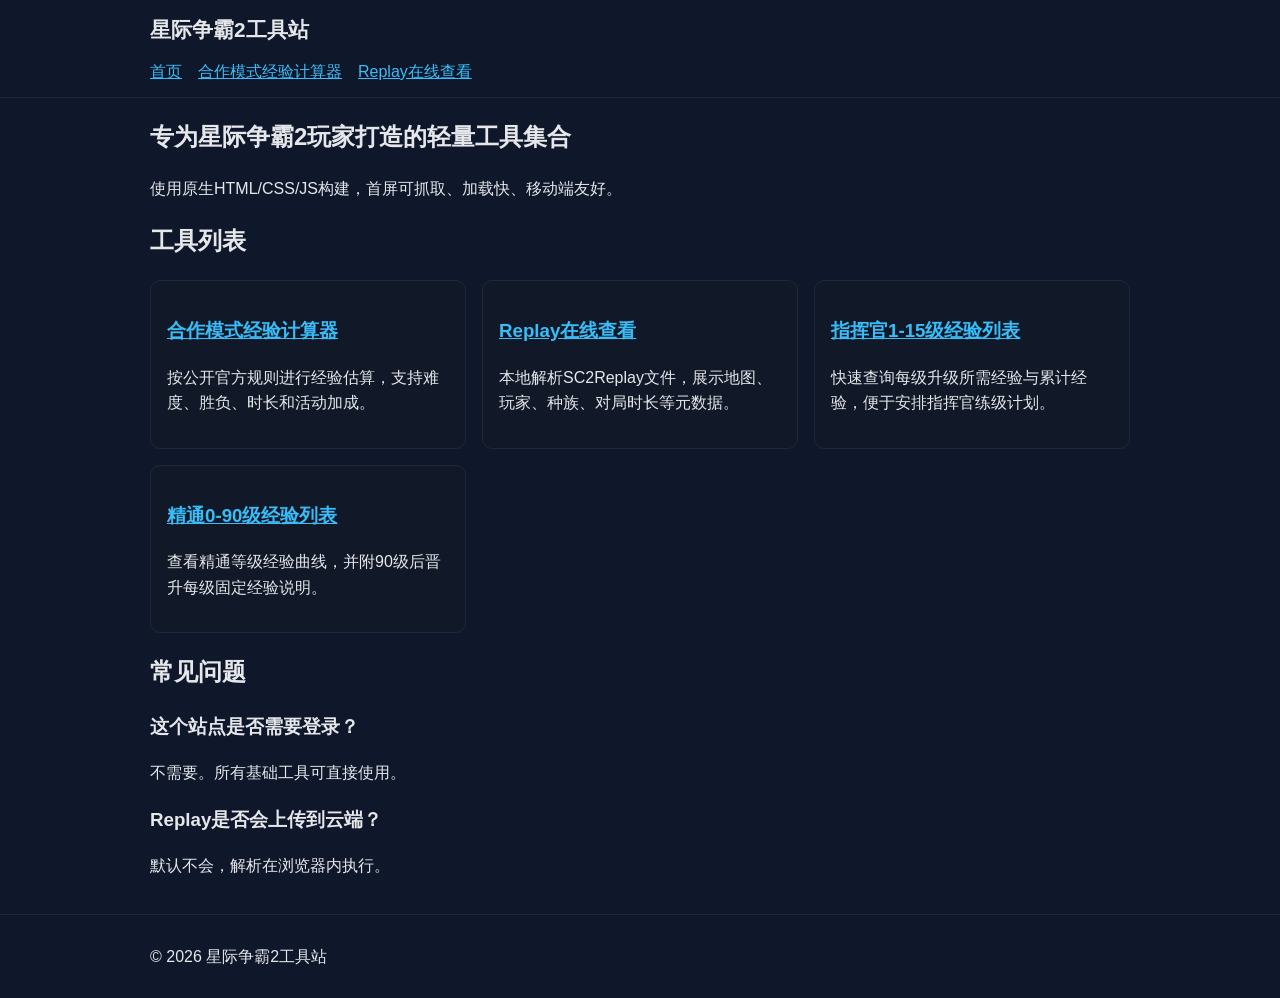
==== index.html @ 0713441b "内容调整" ====
<!doctype html>
<html lang="zh-CN">
<head>
  <meta charset="utf-8">
  <meta name="viewport" content="width=device-width, initial-scale=1">
  <title>星际争霸2工具站 - 经验计算器与Replay查看</title>
  <meta name="description" content="星际争霸2工具站提供合作模式经验计算器与Replay在线元数据查看，纯前端实现，快速、安全、无需上传文件。">
  <link rel="canonical" href="https://example.com/">
  <meta property="og:type" content="website">
  <meta property="og:title" content="星际争霸2工具站">
  <meta property="og:description" content="合作模式经验计算器与Replay在线查看。">
  <meta property="og:url" content="https://example.com/">
  <meta name="twitter:card" content="summary">
  <link rel="stylesheet" href="assets/css/main.css">
  <script type="application/ld+json">
    {
      "@context": "https://schema.org",
      "@type": "WebSite",
      "name": "星际争霸2工具站",
      "url": "https://example.com/",
      "inLanguage": "zh-CN",
      "potentialAction": {
        "@type": "SearchAction",
        "target": "https://example.com/?q={search_term_string}",
        "query-input": "required name=search_term_string"
      }
    }
  </script>
  <script type="application/ld+json">
    {
      "@context": "https://schema.org",
      "@type": "FAQPage",
      "mainEntity": [
        {
          "@type": "Question",
          "name": "经验计算器使用的是官方规则吗？",
          "acceptedAnswer": {
            "@type": "Answer",
            "text": "是。首版按公开可验证规则实现，并将关键参数配置化，便于版本更新。"
          }
        },
        {
          "@type": "Question",
          "name": "Replay文件会上传服务器吗？",
          "acceptedAnswer": {
            "@type": "Answer",
            "text": "不会。解析在你的浏览器本地完成，默认不上传文件。"
          }
        }
      ]
    }
  </script>
</head>
<body>
  <a class="skip-link" href="#main-content">跳到主要内容</a>
  <header class="site-header">
    <div class="container">
      <h1 class="logo">星际争霸2工具站</h1>
      <nav aria-label="主导航">
        <ul class="nav-list">
          <li><a href="./">首页</a></li>
          <li><a href="tools/coop-xp.html">合作模式经验计算器</a></li>
          <li><a href="tools/replay-viewer.html">Replay在线查看</a></li>
        </ul>
      </nav>
    </div>
  </header>

  <main id="main-content" class="container">
    <section class="hero">
      <h2>专为星际争霸2玩家打造的轻量工具集合</h2>
      <p>使用原生HTML/CSS/JS构建，首屏可抓取、加载快、移动端友好。</p>
    </section>

    <section aria-labelledby="tool-list-title">
      <h2 id="tool-list-title">工具列表</h2>
      <div class="card-grid">
        <article class="card">
          <h3><a href="tools/coop-xp.html">合作模式经验计算器</a></h3>
          <p>按公开官方规则进行经验估算，支持难度、胜负、时长和活动加成。</p>
        </article>
        <article class="card">
          <h3><a href="tools/replay-viewer.html">Replay在线查看</a></h3>
          <p>本地解析SC2Replay文件，展示地图、玩家、种族、对局时长等元数据。</p>
        </article>
        <article class="card">
          <h3><a href="tools/commander-xp-table.html">指挥官1-15级经验列表</a></h3>
          <p>快速查询每级升级所需经验与累计经验，便于安排指挥官练级计划。</p>
        </article>
        <article class="card">
          <h3><a href="tools/mastery-xp-table.html">精通0-90级经验列表</a></h3>
          <p>查看精通等级经验曲线，并附90级后晋升每级固定经验说明。</p>
        </article>
      </div>
    </section>

    <section aria-labelledby="faq-title">
      <h2 id="faq-title">常见问题</h2>
      <article>
        <h3>这个站点是否需要登录？</h3>
        <p>不需要。所有基础工具可直接使用。</p>
      </article>
      <article>
        <h3>Replay是否会上传到云端？</h3>
        <p>默认不会，解析在浏览器内执行。</p>
      </article>
    </section>
  </main>

  <footer class="site-footer">
    <div class="container">
      <p>© 2026 星际争霸2工具站</p>
    </div>
  </footer>
</body>
</html>
---- assets/css/main.css ----
:root {
  --bg: #0f172a;
  --panel: #111827;
  --text: #e5e7eb;
  --muted: #94a3b8;
  --accent: #38bdf8;
  --border: #1f2937;
}

* {
  box-sizing: border-box;
}

body {
  margin: 0;
  font-family: -apple-system, BlinkMacSystemFont, "Segoe UI", Roboto, sans-serif;
  background: var(--bg);
  color: var(--text);
  line-height: 1.6;
}

a {
  color: var(--accent);
}

.container {
  width: min(980px, 92vw);
  margin: 0 auto;
}

.site-header,
.site-footer {
  border-bottom: 1px solid var(--border);
  padding: 0.8rem 0;
}

.site-footer {
  border-top: 1px solid var(--border);
  border-bottom: 0;
  margin-top: 2.2rem;
}

.logo {
  margin: 0;
  font-size: 1.3rem;
}

.nav-list {
  list-style: none;
  padding: 0;
  margin: 0.8rem 0 0;
  display: flex;
  gap: 1rem;
  flex-wrap: wrap;
}

.hero {
  margin: 1.2rem 0;
}

.card-grid {
  display: grid;
  gap: 1rem;
  grid-template-columns: repeat(auto-fit, minmax(250px, 1fr));
}

.card {
  background: var(--panel);
  border: 1px solid var(--border);
  border-radius: 10px;
  padding: 1rem;
}

.table-wrap {
  overflow-x: auto;
}

.xp-table {
  width: 100%;
  border-collapse: collapse;
  min-width: 520px;
}

.xp-table th,
.xp-table td {
  padding: 0.5rem 0.65rem;
  border-bottom: 1px solid var(--border);
  text-align: left;
}

.xp-table thead th {
  color: #bfdbfe;
  font-weight: 600;
}

.form-grid {
  display: grid;
  gap: 0.8rem;
  grid-template-columns: repeat(auto-fit, minmax(220px, 1fr));
}

label {
  display: flex;
  flex-direction: column;
  gap: 0.35rem;
}

input,
select,
button {
  border-radius: 8px;
  border: 1px solid var(--border);
  padding: 0.55rem 0.7rem;
  background: #020617;
  color: var(--text);
}

button {
  margin-top: 0.8rem;
  cursor: pointer;
}

.checkbox {
  flex-direction: row;
  align-items: center;
}

#xp-form {
  align-items: end;
}

#xp-form .checkbox {
  padding-bottom: 0.55rem;
  gap: 0.4rem;
}

#xp-form .checkbox input {
  margin: 0;
}

.breadcrumb,
.hint {
  color: var(--muted);
}

#schedule-list {
  display: grid;
  gap: 1rem;
}

.calendar-toolbar-buttons,
.calendar-toolbar-nav {
  display: flex;
  gap: 0.5rem;
  flex-wrap: wrap;
}

.calendar-toolbar-nav {
  justify-content: flex-end;
  margin-top: 0;
}

.calendar-list-header {
  display: flex;
  justify-content: space-between;
  align-items: center;
  gap: 0.75rem;
  flex-wrap: wrap;
  margin: 0 0 0.45rem;
}

.calendar-icon-btn {
  width: 2.15rem;
  height: 2.15rem;
  padding: 0.38rem;
  margin-top: 0;
  display: inline-flex;
  align-items: center;
  justify-content: center;
}

.calendar-icon-btn svg {
  width: 1.1rem;
  height: 1.1rem;
  fill: currentColor;
}

.calendar-icon-btn.danger {
  color: #fca5a5;
  border-color: #7f1d1d;
}

.calendar-list-header button[disabled] {
  opacity: 0.5;
  cursor: not-allowed;
}

.calendar-month {
  border: 1px solid var(--border);
  border-radius: 10px;
  padding: 0.8rem;
  background: #0b1220;
}

.calendar-title {
  margin: 0 0 0.6rem;
  font-size: 1rem;
}

.calendar-month-head {
  display: flex;
  align-items: center;
  justify-content: space-between;
  gap: 0.6rem;
  margin-bottom: 0.45rem;
}

.calendar-month-head .calendar-title {
  margin: 0;
}

.calendar-nav-slot {
  min-height: 2.15rem;
}

.calendar-grid,
.calendar-weekdays {
  display: grid;
  grid-template-columns: repeat(7, minmax(0, 1fr));
  gap: 0.45rem;
}

.calendar-weeks {
  display: grid;
  gap: 0.6rem;
}

.calendar-week-block {
  display: grid;
  gap: 0.45rem;
}

.calendar-weekdays {
  margin-bottom: 0.35rem;
}

.calendar-weekday {
  color: var(--muted);
  font-size: 0.8rem;
  text-align: center;
}

.calendar-cell {
  min-height: 120px;
  border: 1px solid var(--border);
  border-radius: 8px;
  padding: 0.35rem;
  padding-bottom: 2rem;
  display: flex;
  flex-direction: column;
  gap: 0.2rem;
  position: relative;
}

.calendar-cell-add-btn {
  position: absolute;
  right: 0.35rem;
  bottom: 0.35rem;
  margin: 0;
  padding: 0.1rem 0.45rem;
  font-size: 0.85rem;
  line-height: 1.1;
}

.calendar-cell.empty {
  opacity: 0.35;
}

.calendar-cell.has-plan {
  border-color: #334155;
  background: #111c30;
}

.calendar-day {
  font-size: 0.8rem;
  color: var(--muted);
  display: inline-flex;
  align-items: center;
  gap: 0.2rem;
}

.calendar-day-star {
  color: #facc15;
  font-size: 0.72rem;
  line-height: 1;
}

.calendar-games {
  font-weight: 600;
}

.calendar-time {
  font-size: 0.8rem;
}

.calendar-xp {
  font-size: 0.76rem;
  color: #bfdbfe;
}

.calendar-stage {
  font-size: 0.72rem;
  color: #cbd5e1;
  border-top: 1px dashed var(--border);
  padding-top: 0.2rem;
}

.task-chip-list {
  display: grid;
  gap: 0.2rem;
}

.task-chip {
  display: flex;
  justify-content: space-between;
  align-items: flex-start;
  gap: 0.4rem;
  border: 1px solid var(--border);
  border-radius: 6px;
  padding: 0.15rem 0.35rem;
  font-size: 0.72rem;
  background: #0b1324;
}

.task-chip-content {
  display: grid;
  gap: 0.08rem;
}

.task-chip-title {
  font-weight: 600;
}

.task-chip-xp {
  color: #cbd5e1;
  font-size: 0.68rem;
}

.task-chip.selected {
  border-color: #38bdf8;
  background: #0f2b46;
}

.task-chip button {
  margin-top: 0;
  font-size: 0.68rem;
  padding: 0.2rem 0.35rem;
}

.task-chip-gear-btn {
  min-width: 1.9rem;
  font-size: 0.9rem;
  line-height: 1;
  padding: 0.15rem 0.35rem;
  align-self: center;
}

.calendar-editor-modal[hidden] {
  display: none;
}

.calendar-editor-modal {
  position: fixed;
  inset: 0;
  z-index: 40;
}

.calendar-editor-backdrop {
  position: absolute;
  inset: 0;
  background: rgba(2, 6, 23, 0.65);
}

.calendar-editor-panel {
  position: relative;
  width: min(560px, 92vw);
  margin: 8vh auto 0;
  z-index: 2;
}

.calendar-editor-actions {
  display: flex;
  gap: 0.6rem;
  justify-content: flex-end;
  flex-wrap: wrap;
}

.calendar-week-mutation {
  border: 1px dashed #1d4ed8;
  background: #0b1b3a;
  color: #bfdbfe;
  border-radius: 8px;
  padding: 0.35rem 0.5rem;
  font-size: 0.82rem;
}

.calendar-cell button {
  padding: 0.28rem 0.45rem;
  font-size: 0.75rem;
}

.warn-text {
  color: #fca5a5;
}

.ok-text {
  color: #86efac;
}

.skip-link {
  position: absolute;
  left: -999px;
}

.skip-link:focus {
  left: 1rem;
  top: 1rem;
  background: #fff;
  color: #000;
  padding: 0.5rem;
}

@media (max-width: 640px) {
  .logo {
    font-size: 1.1rem;
  }

  .calendar-cell {
    min-height: 74px;
  }
}
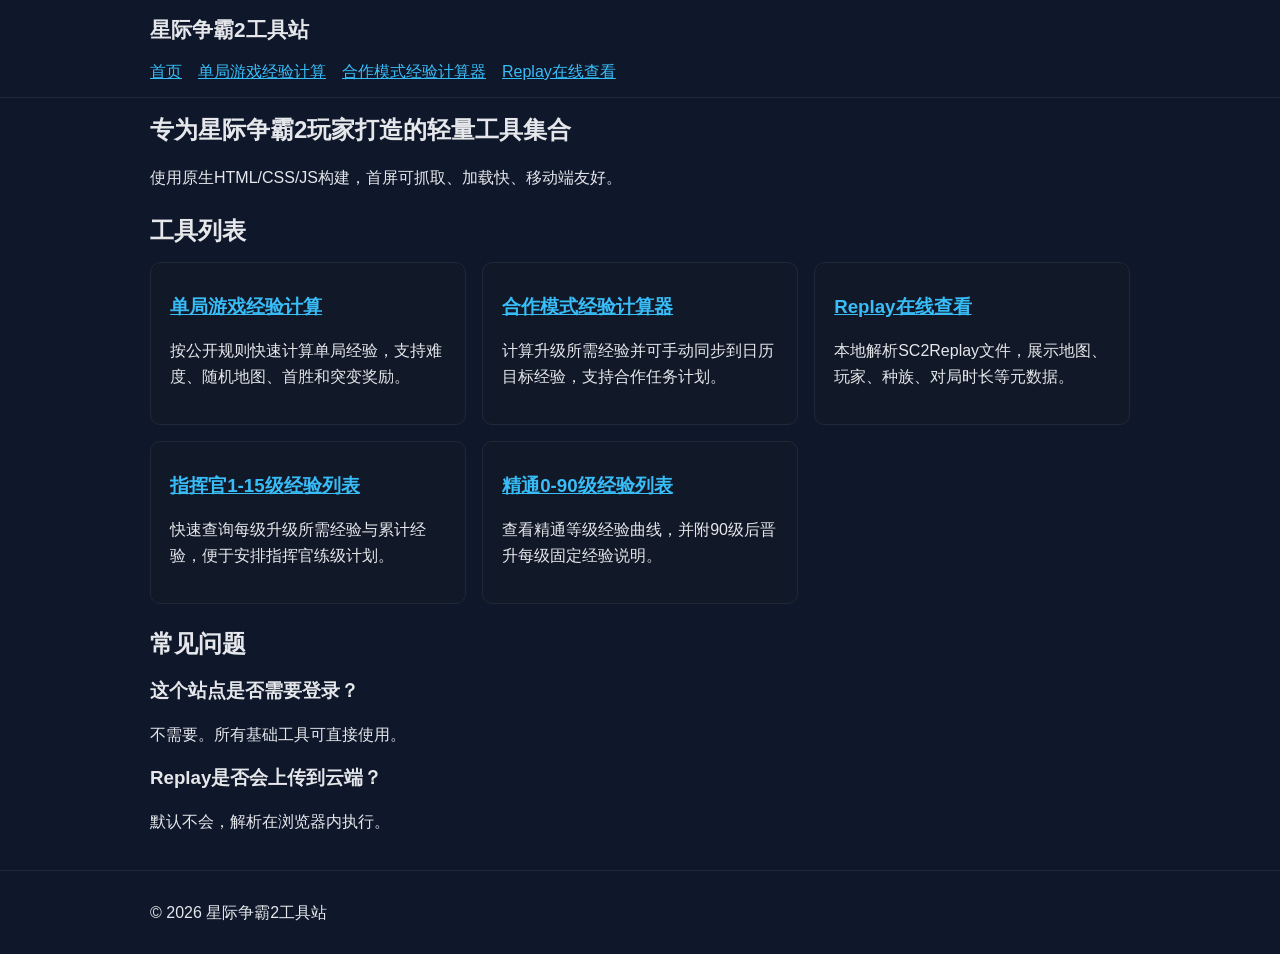
==== commit 3e949e2d: "内容调整" ====
--- a/index.html
+++ b/index.html
@@ -59,6 +59,7 @@
       <nav aria-label="主导航">
         <ul class="nav-list">
           <li><a href="./">首页</a></li>
+          <li><a href="tools/single-xp.html">单局游戏经验计算</a></li>
           <li><a href="tools/coop-xp.html">合作模式经验计算器</a></li>
           <li><a href="tools/replay-viewer.html">Replay在线查看</a></li>
         </ul>
@@ -76,8 +77,12 @@
       <h2 id="tool-list-title">工具列表</h2>
       <div class="card-grid">
         <article class="card">
+          <h3><a href="tools/single-xp.html">单局游戏经验计算</a></h3>
+          <p>按公开规则快速计算单局经验，支持难度、随机地图、首胜和突变奖励。</p>
+        </article>
+        <article class="card">
           <h3><a href="tools/coop-xp.html">合作模式经验计算器</a></h3>
-          <p>按公开官方规则进行经验估算，支持难度、胜负、时长和活动加成。</p>
+          <p>计算升级所需经验并可手动同步到日历目标经验，支持合作任务计划。</p>
         </article>
         <article class="card">
           <h3><a href="tools/replay-viewer.html">Replay在线查看</a></h3>
--- a/assets/css/main.css
+++ b/assets/css/main.css
@@ -68,7 +68,7 @@
   background: var(--panel);
   border: 1px solid var(--border);
   border-radius: 10px;
-  padding: 1rem;
+  padding: 1.2rem;
 }
 
 .table-wrap {
@@ -95,8 +95,118 @@
 
 .form-grid {
   display: grid;
-  gap: 0.8rem;
+  gap: 1rem;
   grid-template-columns: repeat(auto-fit, minmax(220px, 1fr));
+}
+
+.xp-range-field {
+  grid-column: 1 / -1;
+  margin-top: 0.15rem;
+}
+
+.xp-range-label {
+  margin: 0 0 0.35rem;
+  color: var(--muted);
+  font-size: 0.88rem;
+}
+
+.xp-dual-range {
+  position: relative;
+  padding: 0.75rem 0;
+  --xp-thumb-size: 16px;
+  --xp-thumb-half: calc(var(--xp-thumb-size) / 2);
+}
+
+.xp-dual-track {
+  position: relative;
+  height: 10px;
+  margin: 0 var(--xp-thumb-half);
+  border-radius: 999px;
+  background: #0b1220;
+  border: 1px solid var(--border);
+  overflow: visible;
+}
+
+.xp-dual-ticks {
+  position: absolute;
+  inset: 0;
+}
+
+.xp-dual-tick {
+  position: absolute;
+  top: -2px;
+  width: 1px;
+  height: 14px;
+  background: #ffffff;
+  opacity: 0.7;
+  transform: translateX(-50%);
+}
+
+.xp-dual-tick-label {
+  position: absolute;
+  top: 16px;
+  left: 50%;
+  transform: translateX(-50%);
+  font-size: 0.64rem;
+  color: #e2e8f0;
+  white-space: nowrap;
+  line-height: 1;
+}
+
+.xp-dual-selected {
+  position: absolute;
+  top: -1px;
+  height: 10px;
+  border-radius: 999px;
+  background: rgba(56, 189, 248, 0.45);
+  border: 1px solid rgba(56, 189, 248, 0.85);
+}
+
+.xp-dual-input {
+  position: absolute;
+  inset: 0;
+  width: 100%;
+  height: 100%;
+  margin: 0;
+  padding: 0;
+  border: 0;
+  background: none;
+  pointer-events: none;
+  -webkit-appearance: none;
+  appearance: none;
+}
+
+.xp-dual-input::-webkit-slider-runnable-track {
+  height: 10px;
+  background: transparent;
+}
+
+.xp-dual-input::-moz-range-track {
+  height: 10px;
+  background: transparent;
+}
+
+.xp-dual-input::-webkit-slider-thumb {
+  -webkit-appearance: none;
+  appearance: none;
+  width: var(--xp-thumb-size);
+  height: var(--xp-thumb-size);
+  border-radius: 50%;
+  border: 2px solid #ffffff;
+  background: #38bdf8;
+  pointer-events: auto;
+  cursor: ew-resize;
+  margin-top: -3px;
+}
+
+.xp-dual-input::-moz-range-thumb {
+  width: var(--xp-thumb-size);
+  height: var(--xp-thumb-size);
+  border-radius: 50%;
+  border: 2px solid #ffffff;
+  background: #38bdf8;
+  pointer-events: auto;
+  cursor: ew-resize;
 }
 
 label {
@@ -143,6 +253,30 @@
   color: var(--muted);
 }
 
+main.container > section {
+  margin-top: 1.3rem;
+}
+
+main.container > section:first-of-type {
+  margin-top: 0.8rem;
+}
+
+main.container h2 {
+  margin: 0 0 0.75rem;
+}
+
+main.container h3 {
+  margin: 0.6rem 0 0.7rem;
+}
+
+#schedule-form {
+  margin-top: 0.45rem;
+}
+
+#schedule-summary {
+  margin-top: 0.85rem;
+}
+
 #schedule-list {
   display: grid;
   gap: 1rem;
@@ -166,7 +300,7 @@
   align-items: center;
   gap: 0.75rem;
   flex-wrap: wrap;
-  margin: 0 0 0.45rem;
+  margin: 0.6rem 0 0.65rem;
 }
 
 .calendar-icon-btn {
@@ -198,7 +332,7 @@
 .calendar-month {
   border: 1px solid var(--border);
   border-radius: 10px;
-  padding: 0.8rem;
+  padding: 1rem;
   background: #0b1220;
 }
 
@@ -351,6 +485,11 @@
   background: #0f2b46;
 }
 
+.task-chip.mutation {
+  border-color: #a78bfa;
+  background: #2a1f4a;
+}
+
 .task-chip button {
   margin-top: 0;
   font-size: 0.68rem;
@@ -384,7 +523,7 @@
 .calendar-editor-panel {
   position: relative;
   width: min(560px, 92vw);
-  margin: 8vh auto 0;
+  margin: 10vh auto 0;
   z-index: 2;
 }
 
@@ -393,6 +532,45 @@
   gap: 0.6rem;
   justify-content: flex-end;
   flex-wrap: wrap;
+}
+
+#calendar-auto-plan-form {
+  display: grid;
+  gap: 0.85rem;
+}
+
+.auto-plan-group {
+  border: 1px solid var(--border);
+  border-radius: 10px;
+  padding: 0.7rem;
+  background: rgba(15, 23, 42, 0.45);
+}
+
+.auto-plan-group h4 {
+  margin: 0 0 0.6rem;
+  font-size: 0.95rem;
+  color: #bfdbfe;
+}
+
+.auto-plan-toggle {
+  display: flex;
+  flex-direction: column;
+  gap: 0.5rem;
+}
+
+.auto-plan-toggle-title {
+  font-weight: 600;
+}
+
+.auto-plan-toggle-control {
+  display: inline-flex;
+  align-items: center;
+  gap: 0.5rem;
+  min-height: 2.3rem;
+}
+
+.auto-plan-toggle-control input[type="checkbox"] {
+  margin: 0;
 }
 
 .calendar-week-mutation {
@@ -417,6 +595,70 @@
   color: #86efac;
 }
 
+.xp-result-line {
+  display: flex;
+  align-items: center;
+  justify-content: space-between;
+  gap: 0.6rem;
+}
+
+.sync-target-xp-btn {
+  margin-top: 0;
+  padding: 0.3rem 0.55rem;
+  font-size: 0.78rem;
+  white-space: nowrap;
+}
+
+.label-with-tip {
+  display: inline-flex;
+  align-items: center;
+  gap: 0.35rem;
+}
+
+.help-tip {
+  position: relative;
+  display: inline-flex;
+  align-items: center;
+  justify-content: center;
+  width: 1.1rem;
+  height: 1.1rem;
+  border: 1px solid #475569;
+  border-radius: 999px;
+  color: #cbd5e1;
+  font-size: 0.72rem;
+  line-height: 1;
+  cursor: help;
+  user-select: none;
+}
+
+.help-tip::after {
+  content: attr(aria-label);
+  position: absolute;
+  left: 50%;
+  bottom: calc(100% + 8px);
+  transform: translateX(-50%);
+  min-width: 220px;
+  max-width: 260px;
+  padding: 0.4rem 0.55rem;
+  border-radius: 8px;
+  background: #0b1220;
+  border: 1px solid #334155;
+  color: #e2e8f0;
+  font-size: 0.72rem;
+  line-height: 1.35;
+  white-space: normal;
+  text-align: left;
+  opacity: 0;
+  pointer-events: none;
+  z-index: 5;
+  transition: opacity 0.16s ease;
+}
+
+.help-tip:hover::after,
+.help-tip:focus-visible::after {
+  opacity: 1;
+}
+
 .skip-link {
   position: absolute;
   left: -999px;
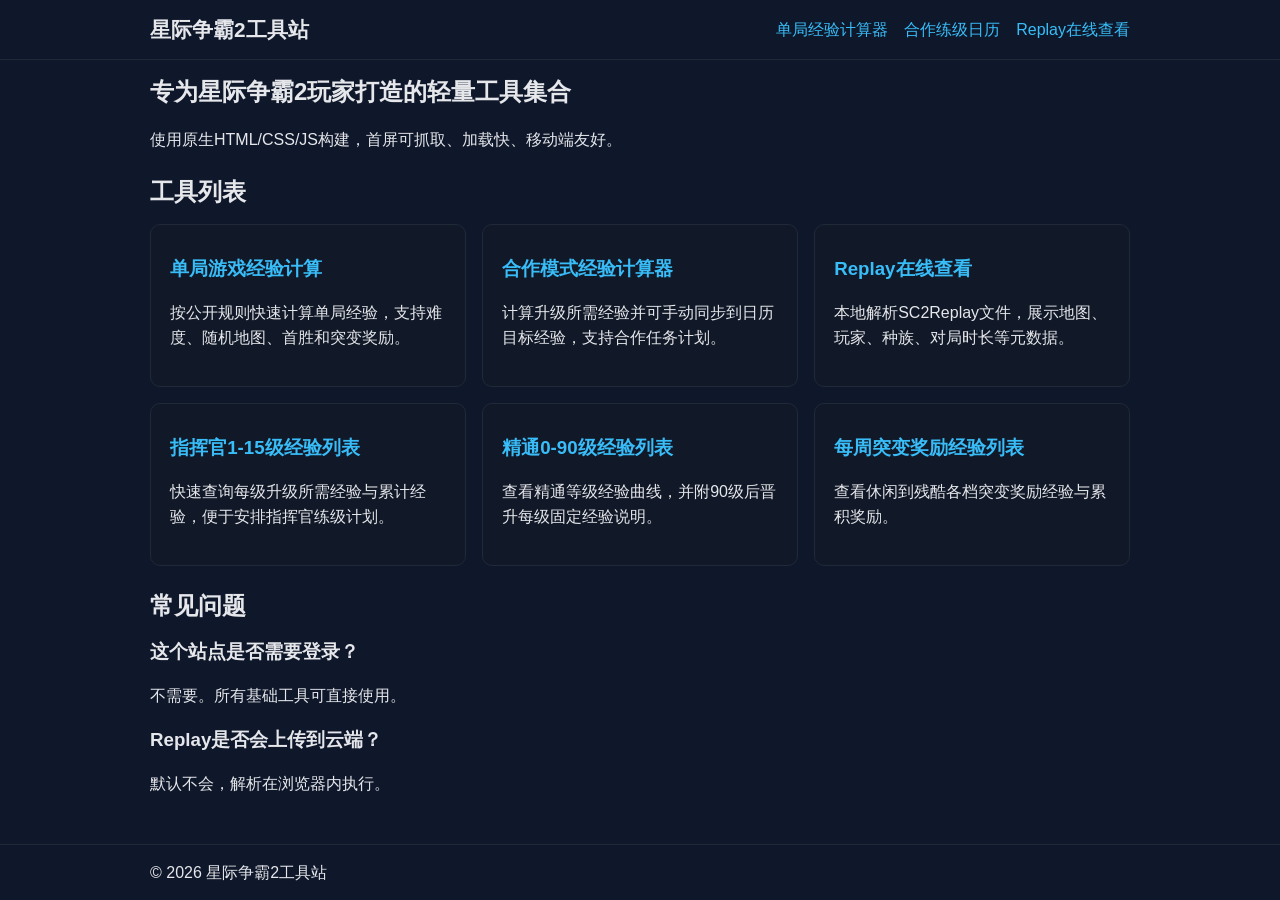
==== commit 329fb8b0: "内容调整 Made-with: Cursor" ====
--- a/index.html
+++ b/index.html
@@ -1,6 +1,15 @@
 <!doctype html>
 <html lang="zh-CN">
 <head>
+  <!-- Google tag (gtag.js) -->
+  <script async src="https://www.googletagmanager.com/gtag/js?id=G-T1FL3L29V3"></script>
+  <script>
+    window.dataLayer = window.dataLayer || [];
+    function gtag(){dataLayer.push(arguments);}
+    gtag('js', new Date());
+
+    gtag('config', 'G-T1FL3L29V3');
+  </script>
   <meta charset="utf-8">
   <meta name="viewport" content="width=device-width, initial-scale=1">
   <title>星际争霸2工具站 - 经验计算器与Replay查看</title>
@@ -55,12 +64,11 @@
   <a class="skip-link" href="#main-content">跳到主要内容</a>
   <header class="site-header">
     <div class="container">
-      <h1 class="logo">星际争霸2工具站</h1>
+      <h1 class="logo"><a href="./">星际争霸2工具站</a></h1>
       <nav aria-label="主导航">
         <ul class="nav-list">
-          <li><a href="./">首页</a></li>
-          <li><a href="tools/single-xp.html">单局游戏经验计算</a></li>
-          <li><a href="tools/coop-xp.html">合作模式经验计算器</a></li>
+          <li><a href="tools/single-xp.html">单局经验计算器</a></li>
+          <li><a href="tools/coop-xp.html">合作练级日历</a></li>
           <li><a href="tools/replay-viewer.html">Replay在线查看</a></li>
         </ul>
       </nav>
@@ -96,6 +104,10 @@
           <h3><a href="tools/mastery-xp-table.html">精通0-90级经验列表</a></h3>
           <p>查看精通等级经验曲线，并附90级后晋升每级固定经验说明。</p>
         </article>
+        <article class="card">
+          <h3><a href="tools/mutation-reward-table.html">每周突变奖励经验列表</a></h3>
+          <p>查看休闲到残酷各档突变奖励经验与累积奖励。</p>
+        </article>
       </div>
     </section>
 
@@ -117,5 +129,7 @@
       <p>© 2026 星际争霸2工具站</p>
     </div>
   </footer>
+  <script defer src="assets/js/analytics-config.js"></script>
+  <script defer src="assets/js/analytics.js"></script>
 </body>
 </html>
--- a/assets/css/main.css
+++ b/assets/css/main.css
@@ -5,22 +5,36 @@
   --muted: #94a3b8;
   --accent: #38bdf8;
   --border: #1f2937;
+  --site-footer-height: 3.5rem;
 }
 
 * {
   box-sizing: border-box;
 }
 
+html {
+  height: 100%;
+}
+
 body {
   margin: 0;
+  min-height: 100%;
+  min-height: 100dvh;
+  display: flex;
+  flex-direction: column;
   font-family: -apple-system, BlinkMacSystemFont, "Segoe UI", Roboto, sans-serif;
   background: var(--bg);
   color: var(--text);
   line-height: 1.6;
 }
 
-a {
+a,
+a:hover,
+a:focus-visible,
+a:visited,
+a:active {
   color: var(--accent);
+  text-decoration: none;
 }
 
 .container {
@@ -28,21 +42,59 @@
   margin: 0 auto;
 }
 
-.site-header,
-.site-footer {
+.site-header {
+  flex-shrink: 0;
   border-bottom: 1px solid var(--border);
   padding: 0.8rem 0;
 }
 
+main.container,
+main#main-content.container {
+  flex: 1 1 auto;
+  min-height: 0;
+  padding-bottom: 1.25rem;
+}
+
+.site-header .container {
+  display: flex;
+  flex-wrap: wrap;
+  align-items: center;
+  justify-content: space-between;
+  gap: 0.5rem 1rem;
+}
+
+.site-header .nav-list {
+  margin-top: 0;
+}
+
 .site-footer {
+  flex-shrink: 0;
+  height: var(--site-footer-height);
+  min-height: var(--site-footer-height);
+  margin-top: 0;
+  padding: 0;
   border-top: 1px solid var(--border);
   border-bottom: 0;
-  margin-top: 2.2rem;
+  display: flex;
+  align-items: center;
+}
+
+.site-footer p {
+  margin: 0;
 }
 
 .logo {
   margin: 0;
   font-size: 1.3rem;
+}
+
+.logo a {
+  color: inherit;
+}
+
+.logo a:hover,
+.logo a:focus-visible {
+  color: var(--accent);
 }
 
 .nav-list {
@@ -512,6 +564,17 @@
   position: fixed;
   inset: 0;
   z-index: 40;
+}
+
+body > .calendar-editor-modal {
+  flex: 0 0 0;
+  width: 100%;
+  height: 0;
+  min-height: 0;
+  margin: 0;
+  padding: 0;
+  overflow: visible;
+  border: 0;
 }
 
 .calendar-editor-backdrop {
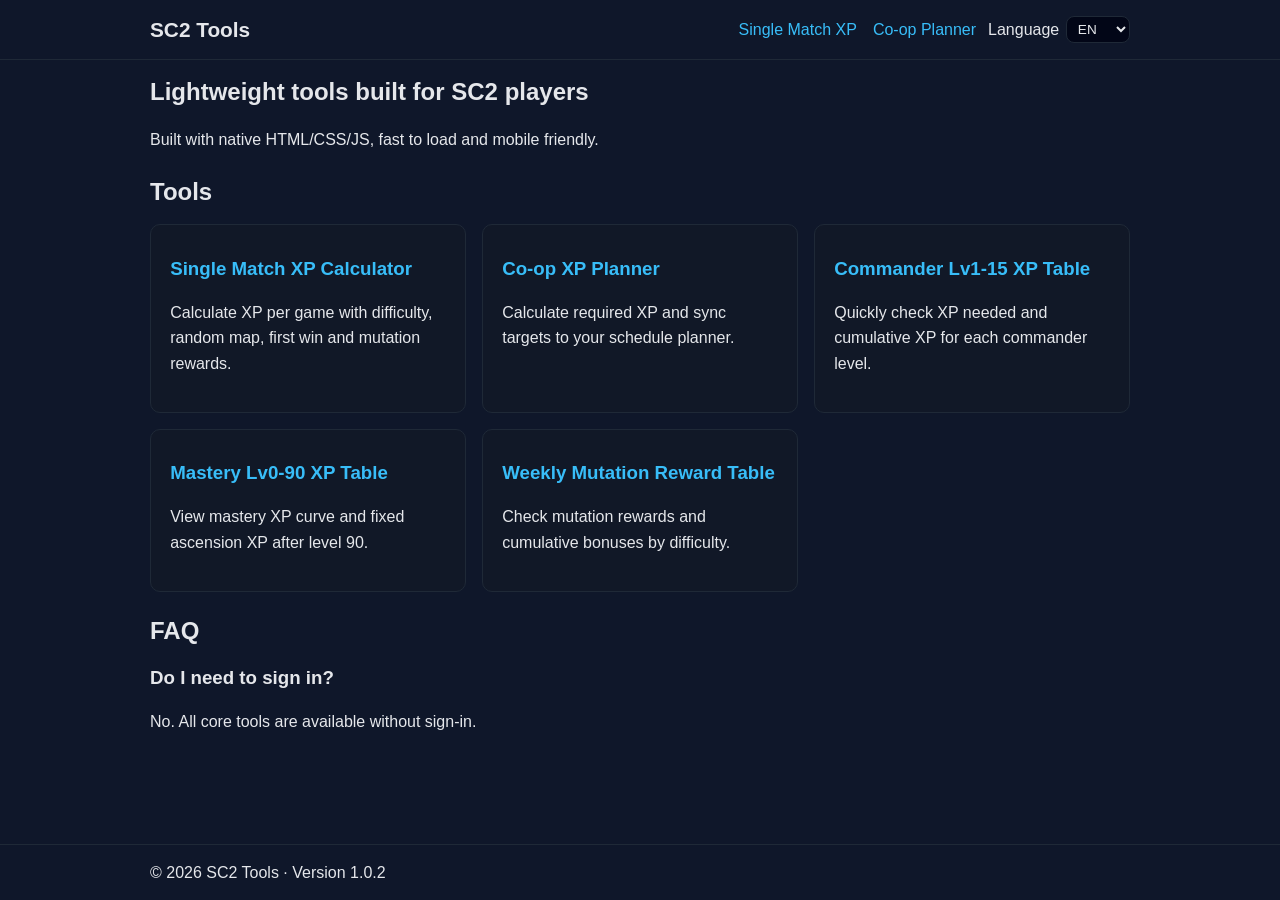
==== commit 854ab531: "内容调整 Made-with: Cursor" ====
--- a/index.html
+++ b/index.html
@@ -12,12 +12,12 @@
   </script>
   <meta charset="utf-8">
   <meta name="viewport" content="width=device-width, initial-scale=1">
-  <title>星际争霸2工具站 - 经验计算器与Replay查看</title>
-  <meta name="description" content="星际争霸2工具站提供合作模式经验计算器与Replay在线元数据查看，纯前端实现，快速、安全、无需上传文件。">
+  <title data-i18n="head.index.title">星际争霸2工具站 - 经验计算器与练级工具</title>
+  <meta name="description" content="星际争霸2工具站提供合作模式经验计算器与练级工具，纯前端实现，快速、安全、无需登录。" data-i18n-content="head.index.description">
   <link rel="canonical" href="https://example.com/">
   <meta property="og:type" content="website">
-  <meta property="og:title" content="星际争霸2工具站">
-  <meta property="og:description" content="合作模式经验计算器与Replay在线查看。">
+  <meta property="og:title" content="星际争霸2工具站" data-i18n-content="site.name">
+  <meta property="og:description" content="合作模式经验计算器与练级工具。" data-i18n-content="head.index.ogDescription">
   <meta property="og:url" content="https://example.com/">
   <meta name="twitter:card" content="summary">
   <link rel="stylesheet" href="assets/css/main.css">
@@ -47,89 +47,82 @@
             "@type": "Answer",
             "text": "是。首版按公开可验证规则实现，并将关键参数配置化，便于版本更新。"
           }
-        },
-        {
-          "@type": "Question",
-          "name": "Replay文件会上传服务器吗？",
-          "acceptedAnswer": {
-            "@type": "Answer",
-            "text": "不会。解析在你的浏览器本地完成，默认不上传文件。"
-          }
         }
       ]
     }
   </script>
 </head>
 <body>
-  <a class="skip-link" href="#main-content">跳到主要内容</a>
+  <a class="skip-link" href="#main-content" data-i18n="common.skipToContent">跳到主要内容</a>
   <header class="site-header">
     <div class="container">
-      <h1 class="logo"><a href="./">星际争霸2工具站</a></h1>
-      <nav aria-label="主导航">
-        <ul class="nav-list">
-          <li><a href="tools/single-xp.html">单局经验计算器</a></li>
-          <li><a href="tools/coop-xp.html">合作练级日历</a></li>
-          <li><a href="tools/replay-viewer.html">Replay在线查看</a></li>
-        </ul>
-      </nav>
+      <h1 class="logo"><a href="./" data-i18n="site.name">星际争霸2工具站</a></h1>
+      <div class="header-actions">
+        <nav aria-label="主导航" data-i18n-aria-label="aria.mainNav">
+          <ul class="nav-list">
+            <li><a href="tools/single-xp.html" data-i18n="nav.single">单局经验计算器</a></li>
+            <li><a href="tools/coop-xp.html" data-i18n="nav.coop">合作练级日历</a></li>
+          </ul>
+        </nav>
+        <div class="lang-switcher" aria-label="language switcher" data-i18n-aria-label="aria.languageSwitcher">
+          <label for="lang-select-index" data-i18n="lang.switcher.label">语言</label>
+          <select id="lang-select-index" data-lang-select>
+            <option value="zh" data-i18n="lang.zh">中文</option>
+            <option value="en" data-i18n="lang.en">EN</option>
+          </select>
+        </div>
+      </div>
     </div>
   </header>
 
   <main id="main-content" class="container">
     <section class="hero">
-      <h2>专为星际争霸2玩家打造的轻量工具集合</h2>
-      <p>使用原生HTML/CSS/JS构建，首屏可抓取、加载快、移动端友好。</p>
+      <h2 data-i18n="index.hero.title">专为星际争霸2玩家打造的轻量工具集合</h2>
+      <p data-i18n="index.hero.desc">使用原生HTML/CSS/JS构建，首屏可抓取、加载快、移动端友好。</p>
     </section>
 
     <section aria-labelledby="tool-list-title">
-      <h2 id="tool-list-title">工具列表</h2>
+      <h2 id="tool-list-title" data-i18n="index.tools.title">工具列表</h2>
       <div class="card-grid">
         <article class="card">
-          <h3><a href="tools/single-xp.html">单局游戏经验计算</a></h3>
-          <p>按公开规则快速计算单局经验，支持难度、随机地图、首胜和突变奖励。</p>
+          <h3><a href="tools/single-xp.html" data-i18n="index.card.single.title">单局游戏经验计算</a></h3>
+          <p data-i18n="index.card.single.desc">按公开规则快速计算单局经验，支持难度、随机地图、首胜和突变奖励。</p>
         </article>
         <article class="card">
-          <h3><a href="tools/coop-xp.html">合作模式经验计算器</a></h3>
-          <p>计算升级所需经验并可手动同步到日历目标经验，支持合作任务计划。</p>
+          <h3><a href="tools/coop-xp.html" data-i18n="index.card.coop.title">合作模式经验计算器</a></h3>
+          <p data-i18n="index.card.coop.desc">计算升级所需经验并可手动同步到日历目标经验，支持合作任务计划。</p>
         </article>
         <article class="card">
-          <h3><a href="tools/replay-viewer.html">Replay在线查看</a></h3>
-          <p>本地解析SC2Replay文件，展示地图、玩家、种族、对局时长等元数据。</p>
+          <h3><a href="tools/commander-xp-table.html" data-i18n="index.card.commander.title">指挥官1-15级经验列表</a></h3>
+          <p data-i18n="index.card.commander.desc">快速查询每级升级所需经验与累计经验，便于安排指挥官练级计划。</p>
         </article>
         <article class="card">
-          <h3><a href="tools/commander-xp-table.html">指挥官1-15级经验列表</a></h3>
-          <p>快速查询每级升级所需经验与累计经验，便于安排指挥官练级计划。</p>
+          <h3><a href="tools/mastery-xp-table.html" data-i18n="index.card.mastery.title">精通0-90级经验列表</a></h3>
+          <p data-i18n="index.card.mastery.desc">查看精通等级经验曲线，并附90级后晋升每级固定经验说明。</p>
         </article>
         <article class="card">
-          <h3><a href="tools/mastery-xp-table.html">精通0-90级经验列表</a></h3>
-          <p>查看精通等级经验曲线，并附90级后晋升每级固定经验说明。</p>
-        </article>
-        <article class="card">
-          <h3><a href="tools/mutation-reward-table.html">每周突变奖励经验列表</a></h3>
-          <p>查看休闲到残酷各档突变奖励经验与累积奖励。</p>
+          <h3><a href="tools/mutation-reward-table.html" data-i18n="index.card.mutation.title">每周突变奖励经验列表</a></h3>
+          <p data-i18n="index.card.mutation.desc">查看休闲到残酷各档突变奖励经验与累积奖励。</p>
         </article>
       </div>
     </section>
 
     <section aria-labelledby="faq-title">
-      <h2 id="faq-title">常见问题</h2>
+      <h2 id="faq-title" data-i18n="index.faq.title">常见问题</h2>
       <article>
-        <h3>这个站点是否需要登录？</h3>
-        <p>不需要。所有基础工具可直接使用。</p>
-      </article>
-      <article>
-        <h3>Replay是否会上传到云端？</h3>
-        <p>默认不会，解析在浏览器内执行。</p>
+        <h3 data-i18n="index.faq.login.q">这个站点是否需要登录？</h3>
+        <p data-i18n="index.faq.login.a">不需要。所有基础工具可直接使用。</p>
       </article>
     </section>
   </main>
 
   <footer class="site-footer">
     <div class="container">
-      <p>© 2026 星际争霸2工具站</p>
+      <p data-i18n="site.footer">© 2026 星际争霸2工具站</p>
     </div>
   </footer>
   <script defer src="assets/js/analytics-config.js"></script>
   <script defer src="assets/js/analytics.js"></script>
+  <script defer src="assets/js/i18n.js"></script>
 </body>
 </html>
--- a/assets/css/main.css
+++ b/assets/css/main.css
@@ -67,6 +67,13 @@
   margin-top: 0;
 }
 
+.header-actions {
+  display: flex;
+  align-items: center;
+  gap: 0.75rem;
+  flex-wrap: wrap;
+}
+
 .site-footer {
   flex-shrink: 0;
   height: var(--site-footer-height);
@@ -100,10 +107,23 @@
 .nav-list {
   list-style: none;
   padding: 0;
-  margin: 0.8rem 0 0;
+  margin: 0;
   display: flex;
   gap: 1rem;
   flex-wrap: wrap;
+}
+
+.lang-switcher {
+  display: inline-flex;
+  align-items: center;
+  gap: 0.4rem;
+}
+
+.lang-switcher select {
+  margin-top: 0;
+  padding: 0.25rem 0.45rem;
+  font-size: 0.85rem;
+  min-width: 3.8rem;
 }
 
 .hero {
@@ -151,115 +171,6 @@
   grid-template-columns: repeat(auto-fit, minmax(220px, 1fr));
 }
 
-.xp-range-field {
-  grid-column: 1 / -1;
-  margin-top: 0.15rem;
-}
-
-.xp-range-label {
-  margin: 0 0 0.35rem;
-  color: var(--muted);
-  font-size: 0.88rem;
-}
-
-.xp-dual-range {
-  position: relative;
-  padding: 0.75rem 0;
-  --xp-thumb-size: 16px;
-  --xp-thumb-half: calc(var(--xp-thumb-size) / 2);
-}
-
-.xp-dual-track {
-  position: relative;
-  height: 10px;
-  margin: 0 var(--xp-thumb-half);
-  border-radius: 999px;
-  background: #0b1220;
-  border: 1px solid var(--border);
-  overflow: visible;
-}
-
-.xp-dual-ticks {
-  position: absolute;
-  inset: 0;
-}
-
-.xp-dual-tick {
-  position: absolute;
-  top: -2px;
-  width: 1px;
-  height: 14px;
-  background: #ffffff;
-  opacity: 0.7;
-  transform: translateX(-50%);
-}
-
-.xp-dual-tick-label {
-  position: absolute;
-  top: 16px;
-  left: 50%;
-  transform: translateX(-50%);
-  font-size: 0.64rem;
-  color: #e2e8f0;
-  white-space: nowrap;
-  line-height: 1;
-}
-
-.xp-dual-selected {
-  position: absolute;
-  top: -1px;
-  height: 10px;
-  border-radius: 999px;
-  background: rgba(56, 189, 248, 0.45);
-  border: 1px solid rgba(56, 189, 248, 0.85);
-}
-
-.xp-dual-input {
-  position: absolute;
-  inset: 0;
-  width: 100%;
-  height: 100%;
-  margin: 0;
-  padding: 0;
-  border: 0;
-  background: none;
-  pointer-events: none;
-  -webkit-appearance: none;
-  appearance: none;
-}
-
-.xp-dual-input::-webkit-slider-runnable-track {
-  height: 10px;
-  background: transparent;
-}
-
-.xp-dual-input::-moz-range-track {
-  height: 10px;
-  background: transparent;
-}
-
-.xp-dual-input::-webkit-slider-thumb {
-  -webkit-appearance: none;
-  appearance: none;
-  width: var(--xp-thumb-size);
-  height: var(--xp-thumb-size);
-  border-radius: 50%;
-  border: 2px solid #ffffff;
-  background: #38bdf8;
-  pointer-events: auto;
-  cursor: ew-resize;
-  margin-top: -3px;
-}
-
-.xp-dual-input::-moz-range-thumb {
-  width: var(--xp-thumb-size);
-  height: var(--xp-thumb-size);
-  border-radius: 50%;
-  border: 2px solid #ffffff;
-  background: #38bdf8;
-  pointer-events: auto;
-  cursor: ew-resize;
-}
 
 label {
   display: flex;
@@ -321,406 +232,6 @@
   margin: 0.6rem 0 0.7rem;
 }
 
-#schedule-form {
-  margin-top: 0.45rem;
-}
-
-#schedule-summary {
-  margin-top: 0.85rem;
-}
-
-#schedule-list {
-  display: grid;
-  gap: 1rem;
-}
-
-.calendar-toolbar-buttons,
-.calendar-toolbar-nav {
-  display: flex;
-  gap: 0.5rem;
-  flex-wrap: wrap;
-}
-
-.calendar-toolbar-nav {
-  justify-content: flex-end;
-  margin-top: 0;
-}
-
-.calendar-list-header {
-  display: flex;
-  justify-content: space-between;
-  align-items: center;
-  gap: 0.75rem;
-  flex-wrap: wrap;
-  margin: 0.6rem 0 0.65rem;
-}
-
-.calendar-icon-btn {
-  width: 2.15rem;
-  height: 2.15rem;
-  padding: 0.38rem;
-  margin-top: 0;
-  display: inline-flex;
-  align-items: center;
-  justify-content: center;
-}
-
-.calendar-icon-btn svg {
-  width: 1.1rem;
-  height: 1.1rem;
-  fill: currentColor;
-}
-
-.calendar-icon-btn.danger {
-  color: #fca5a5;
-  border-color: #7f1d1d;
-}
-
-.calendar-list-header button[disabled] {
-  opacity: 0.5;
-  cursor: not-allowed;
-}
-
-.calendar-month {
-  border: 1px solid var(--border);
-  border-radius: 10px;
-  padding: 1rem;
-  background: #0b1220;
-}
-
-.calendar-title {
-  margin: 0 0 0.6rem;
-  font-size: 1rem;
-}
-
-.calendar-month-head {
-  display: flex;
-  align-items: center;
-  justify-content: space-between;
-  gap: 0.6rem;
-  margin-bottom: 0.45rem;
-}
-
-.calendar-month-head .calendar-title {
-  margin: 0;
-}
-
-.calendar-nav-slot {
-  min-height: 2.15rem;
-}
-
-.calendar-grid,
-.calendar-weekdays {
-  display: grid;
-  grid-template-columns: repeat(7, minmax(0, 1fr));
-  gap: 0.45rem;
-}
-
-.calendar-weeks {
-  display: grid;
-  gap: 0.6rem;
-}
-
-.calendar-week-block {
-  display: grid;
-  gap: 0.45rem;
-}
-
-.calendar-weekdays {
-  margin-bottom: 0.35rem;
-}
-
-.calendar-weekday {
-  color: var(--muted);
-  font-size: 0.8rem;
-  text-align: center;
-}
-
-.calendar-cell {
-  min-height: 120px;
-  border: 1px solid var(--border);
-  border-radius: 8px;
-  padding: 0.35rem;
-  padding-bottom: 2rem;
-  display: flex;
-  flex-direction: column;
-  gap: 0.2rem;
-  position: relative;
-}
-
-.calendar-cell-add-btn {
-  position: absolute;
-  right: 0.35rem;
-  bottom: 0.35rem;
-  margin: 0;
-  padding: 0.1rem 0.45rem;
-  font-size: 0.85rem;
-  line-height: 1.1;
-}
-
-.calendar-cell.empty {
-  opacity: 0.35;
-}
-
-.calendar-cell.has-plan {
-  border-color: #334155;
-  background: #111c30;
-}
-
-.calendar-day {
-  font-size: 0.8rem;
-  color: var(--muted);
-  display: inline-flex;
-  align-items: center;
-  gap: 0.2rem;
-}
-
-.calendar-day-star {
-  color: #facc15;
-  font-size: 0.72rem;
-  line-height: 1;
-}
-
-.calendar-games {
-  font-weight: 600;
-}
-
-.calendar-time {
-  font-size: 0.8rem;
-}
-
-.calendar-xp {
-  font-size: 0.76rem;
-  color: #bfdbfe;
-}
-
-.calendar-stage {
-  font-size: 0.72rem;
-  color: #cbd5e1;
-  border-top: 1px dashed var(--border);
-  padding-top: 0.2rem;
-}
-
-.task-chip-list {
-  display: grid;
-  gap: 0.2rem;
-}
-
-.task-chip {
-  display: flex;
-  justify-content: space-between;
-  align-items: flex-start;
-  gap: 0.4rem;
-  border: 1px solid var(--border);
-  border-radius: 6px;
-  padding: 0.15rem 0.35rem;
-  font-size: 0.72rem;
-  background: #0b1324;
-}
-
-.task-chip-content {
-  display: grid;
-  gap: 0.08rem;
-}
-
-.task-chip-title {
-  font-weight: 600;
-}
-
-.task-chip-xp {
-  color: #cbd5e1;
-  font-size: 0.68rem;
-}
-
-.task-chip.selected {
-  border-color: #38bdf8;
-  background: #0f2b46;
-}
-
-.task-chip.mutation {
-  border-color: #a78bfa;
-  background: #2a1f4a;
-}
-
-.task-chip button {
-  margin-top: 0;
-  font-size: 0.68rem;
-  padding: 0.2rem 0.35rem;
-}
-
-.task-chip-gear-btn {
-  min-width: 1.9rem;
-  font-size: 0.9rem;
-  line-height: 1;
-  padding: 0.15rem 0.35rem;
-  align-self: center;
-}
-
-.calendar-editor-modal[hidden] {
-  display: none;
-}
-
-.calendar-editor-modal {
-  position: fixed;
-  inset: 0;
-  z-index: 40;
-}
-
-body > .calendar-editor-modal {
-  flex: 0 0 0;
-  width: 100%;
-  height: 0;
-  min-height: 0;
-  margin: 0;
-  padding: 0;
-  overflow: visible;
-  border: 0;
-}
-
-.calendar-editor-backdrop {
-  position: absolute;
-  inset: 0;
-  background: rgba(2, 6, 23, 0.65);
-}
-
-.calendar-editor-panel {
-  position: relative;
-  width: min(560px, 92vw);
-  margin: 10vh auto 0;
-  z-index: 2;
-}
-
-.calendar-editor-actions {
-  display: flex;
-  gap: 0.6rem;
-  justify-content: flex-end;
-  flex-wrap: wrap;
-}
-
-#calendar-auto-plan-form {
-  display: grid;
-  gap: 0.85rem;
-}
-
-.auto-plan-group {
-  border: 1px solid var(--border);
-  border-radius: 10px;
-  padding: 0.7rem;
-  background: rgba(15, 23, 42, 0.45);
-}
-
-.auto-plan-group h4 {
-  margin: 0 0 0.6rem;
-  font-size: 0.95rem;
-  color: #bfdbfe;
-}
-
-.auto-plan-toggle {
-  display: flex;
-  flex-direction: column;
-  gap: 0.5rem;
-}
-
-.auto-plan-toggle-title {
-  font-weight: 600;
-}
-
-.auto-plan-toggle-control {
-  display: inline-flex;
-  align-items: center;
-  gap: 0.5rem;
-  min-height: 2.3rem;
-}
-
-.auto-plan-toggle-control input[type="checkbox"] {
-  margin: 0;
-}
-
-.calendar-week-mutation {
-  border: 1px dashed #1d4ed8;
-  background: #0b1b3a;
-  color: #bfdbfe;
-  border-radius: 8px;
-  padding: 0.35rem 0.5rem;
-  font-size: 0.82rem;
-}
-
-.calendar-cell button {
-  padding: 0.28rem 0.45rem;
-  font-size: 0.75rem;
-}
-
-.warn-text {
-  color: #fca5a5;
-}
-
-.ok-text {
-  color: #86efac;
-}
-
-.xp-result-line {
-  display: flex;
-  align-items: center;
-  justify-content: space-between;
-  gap: 0.6rem;
-}
-
-.sync-target-xp-btn {
-  margin-top: 0;
-  padding: 0.3rem 0.55rem;
-  font-size: 0.78rem;
-  white-space: nowrap;
-}
-
-.label-with-tip {
-  display: inline-flex;
-  align-items: center;
-  gap: 0.35rem;
-}
-
-.help-tip {
-  position: relative;
-  display: inline-flex;
-  align-items: center;
-  justify-content: center;
-  width: 1.1rem;
-  height: 1.1rem;
-  border: 1px solid #475569;
-  border-radius: 999px;
-  color: #cbd5e1;
-  font-size: 0.72rem;
-  line-height: 1;
-  cursor: help;
-  user-select: none;
-}
-
-.help-tip::after {
-  content: attr(aria-label);
-  position: absolute;
-  left: 50%;
-  bottom: calc(100% + 8px);
-  transform: translateX(-50%);
-  min-width: 220px;
-  max-width: 260px;
-  padding: 0.4rem 0.55rem;
-  border-radius: 8px;
-  background: #0b1220;
-  border: 1px solid #334155;
-  color: #e2e8f0;
-  font-size: 0.72rem;
-  line-height: 1.35;
-  white-space: normal;
-  text-align: left;
-  opacity: 0;
-  pointer-events: none;
-  z-index: 5;
-  transition: opacity 0.16s ease;
-}
-
-.help-tip:hover::after,
-.help-tip:focus-visible::after {
-  opacity: 1;
-}
 
 .skip-link {
   position: absolute;
@@ -739,8 +250,4 @@
   .logo {
     font-size: 1.1rem;
   }
-
-  .calendar-cell {
-    min-height: 74px;
-  }
-}
+}
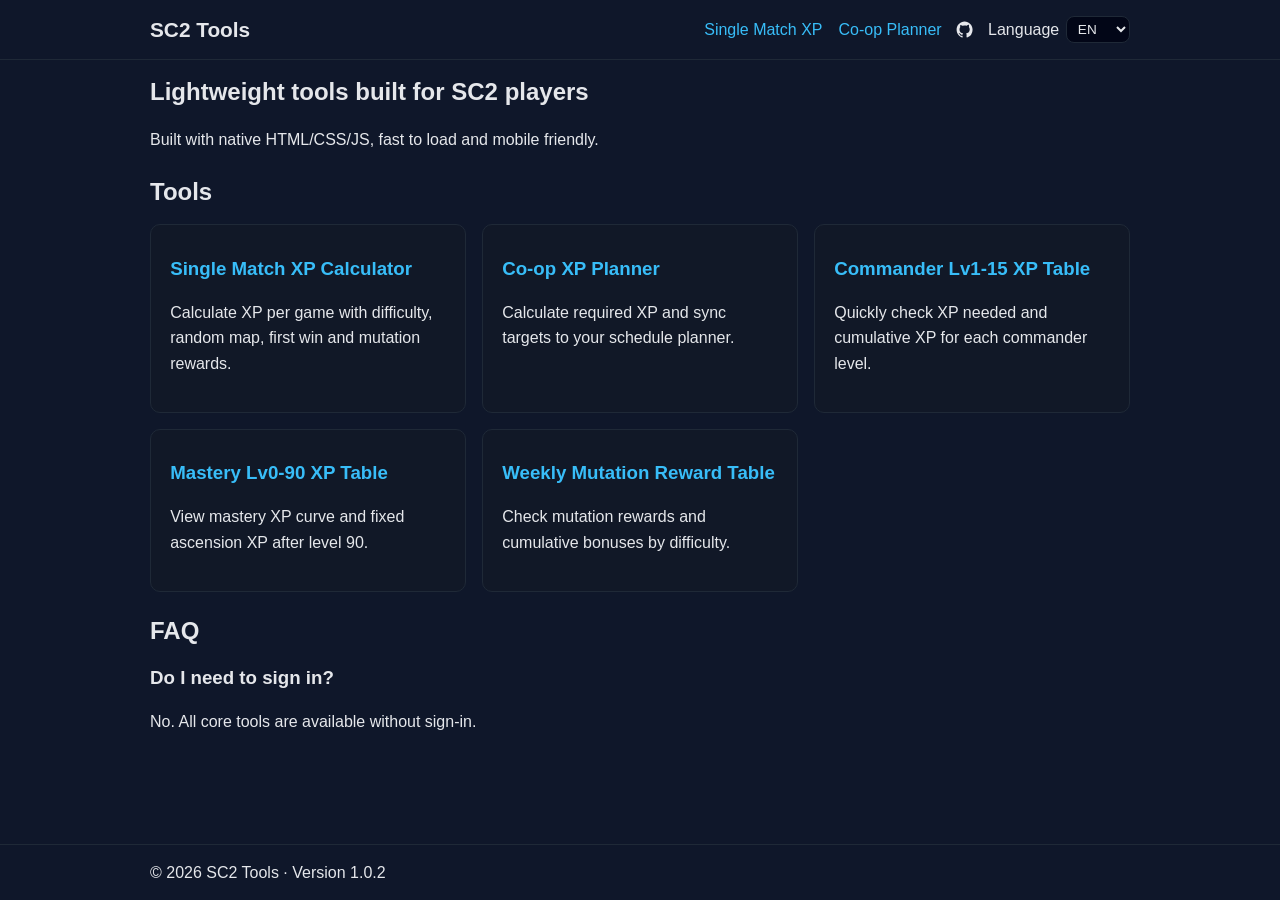
==== commit d651f92c: "内容调整 Made-with: Cursor" ====
--- a/index.html
+++ b/index.html
@@ -64,6 +64,11 @@
             <li><a href="tools/coop-xp.html" data-i18n="nav.coop">合作练级日历</a></li>
           </ul>
         </nav>
+        <a class="github-link" href="https://github.com/RedCrazyGhost/SC2Tools" target="_blank" rel="noopener noreferrer" aria-label="GitHub repository" title="GitHub">
+          <svg viewBox="0 0 24 24" fill="currentColor" aria-hidden="true">
+            <path d="M12 2C6.48 2 2 6.59 2 12.25c0 4.52 2.87 8.35 6.84 9.7.5.1.68-.22.68-.5 0-.24-.01-1.05-.01-1.9-2.78.62-3.37-1.22-3.37-1.22-.46-1.2-1.11-1.53-1.11-1.53-.91-.64.07-.63.07-.63 1 .07 1.53 1.06 1.53 1.06.9 1.58 2.35 1.12 2.92.86.09-.67.35-1.12.64-1.38-2.22-.26-4.56-1.14-4.56-5.08 0-1.12.39-2.03 1.03-2.74-.1-.26-.45-1.31.1-2.72 0 0 .84-.28 2.75 1.05A9.3 9.3 0 0 1 12 6.75c.85 0 1.71.12 2.51.35 1.9-1.33 2.74-1.05 2.74-1.05.55 1.41.2 2.46.1 2.72.64.71 1.03 1.62 1.03 2.74 0 3.95-2.34 4.82-4.57 5.07.36.32.67.95.67 1.92 0 1.38-.01 2.5-.01 2.84 0 .28.18.61.69.5A10.27 10.27 0 0 0 22 12.25C22 6.59 17.52 2 12 2Z"/>
+          </svg>
+        </a>
         <div class="lang-switcher" aria-label="language switcher" data-i18n-aria-label="aria.languageSwitcher">
           <label for="lang-select-index" data-i18n="lang.switcher.label">语言</label>
           <select id="lang-select-index" data-lang-select>
--- a/assets/css/main.css
+++ b/assets/css/main.css
@@ -119,6 +119,25 @@
   gap: 0.4rem;
 }
 
+.github-link {
+  display: inline-flex;
+  align-items: center;
+  justify-content: center;
+  width: 1.4rem;
+  height: 1.4rem;
+  color: var(--text);
+}
+
+.github-link:hover,
+.github-link:focus-visible {
+  color: var(--accent);
+}
+
+.github-link svg {
+  width: 1.2rem;
+  height: 1.2rem;
+}
+
 .lang-switcher select {
   margin-top: 0;
   padding: 0.25rem 0.45rem;
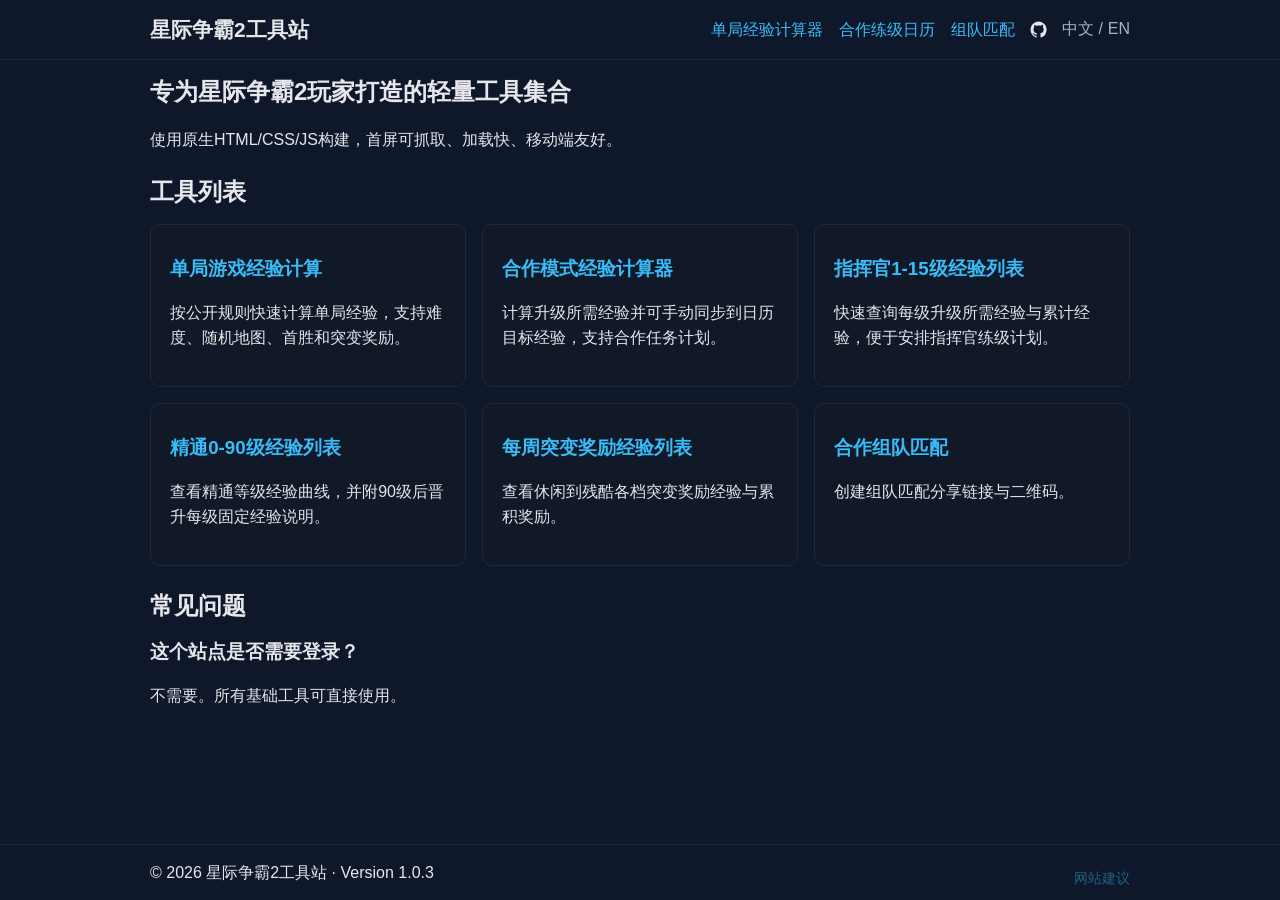
==== commit c5553405: "发布 1.0.3 - 新增合作组队匹配（创建/分享/查看邀请链接与二维码） - 合作练级日历与 i18n 增强，语言切换 UI 改版 - 全站站点建议入口  Co-authored-by: Curso" ====
--- a/index.html
+++ b/index.html
@@ -21,6 +21,9 @@
   <meta property="og:url" content="https://example.com/">
   <meta name="twitter:card" content="summary">
   <link rel="stylesheet" href="assets/css/main.css">
+  <link rel="stylesheet" href="assets/css/site-suggestion.css">
+  <!-- API 基址：留空则本地开发用 127.0.0.1:8080，生产用 http://154z1z6562.qicp.vip；可填覆盖 -->
+  <meta name="sc2-invite-api-base" content="">
   <script type="application/ld+json">
     {
       "@context": "https://schema.org",
@@ -62,6 +65,7 @@
           <ul class="nav-list">
             <li><a href="tools/single-xp.html" data-i18n="nav.single">单局经验计算器</a></li>
             <li><a href="tools/coop-xp.html" data-i18n="nav.coop">合作练级日历</a></li>
+            <li><a href="tools/team-invite.html" data-i18n="nav.teamInvite">组队匹配</a></li>
           </ul>
         </nav>
         <a class="github-link" href="https://github.com/RedCrazyGhost/SC2Tools" target="_blank" rel="noopener noreferrer" aria-label="GitHub repository" title="GitHub">
@@ -69,12 +73,10 @@
             <path d="M12 2C6.48 2 2 6.59 2 12.25c0 4.52 2.87 8.35 6.84 9.7.5.1.68-.22.68-.5 0-.24-.01-1.05-.01-1.9-2.78.62-3.37-1.22-3.37-1.22-.46-1.2-1.11-1.53-1.11-1.53-.91-.64.07-.63.07-.63 1 .07 1.53 1.06 1.53 1.06.9 1.58 2.35 1.12 2.92.86.09-.67.35-1.12.64-1.38-2.22-.26-4.56-1.14-4.56-5.08 0-1.12.39-2.03 1.03-2.74-.1-.26-.45-1.31.1-2.72 0 0 .84-.28 2.75 1.05A9.3 9.3 0 0 1 12 6.75c.85 0 1.71.12 2.51.35 1.9-1.33 2.74-1.05 2.74-1.05.55 1.41.2 2.46.1 2.72.64.71 1.03 1.62 1.03 2.74 0 3.95-2.34 4.82-4.57 5.07.36.32.67.95.67 1.92 0 1.38-.01 2.5-.01 2.84 0 .28.18.61.69.5A10.27 10.27 0 0 0 22 12.25C22 6.59 17.52 2 12 2Z"/>
           </svg>
         </a>
-        <div class="lang-switcher" aria-label="language switcher" data-i18n-aria-label="aria.languageSwitcher">
-          <label for="lang-select-index" data-i18n="lang.switcher.label">语言</label>
-          <select id="lang-select-index" data-lang-select>
-            <option value="zh" data-i18n="lang.zh">中文</option>
-            <option value="en" data-i18n="lang.en">EN</option>
-          </select>
+        <div class="lang-switcher lang-toggle" role="group" data-i18n-aria-label="aria.languageSwitcher" aria-label="语言切换">
+          <button type="button" class="lang-toggle-btn" data-lang-switch="zh" data-i18n="lang.zh" aria-pressed="true">中文</button>
+          <span class="lang-toggle-sep" aria-hidden="true">/</span>
+          <button type="button" class="lang-toggle-btn" data-lang-switch="en" data-i18n="lang.en" aria-pressed="false">EN</button>
         </div>
       </div>
     </div>
@@ -109,6 +111,10 @@
           <h3><a href="tools/mutation-reward-table.html" data-i18n="index.card.mutation.title">每周突变奖励经验列表</a></h3>
           <p data-i18n="index.card.mutation.desc">查看休闲到残酷各档突变奖励经验与累积奖励。</p>
         </article>
+        <article class="card">
+          <h3><a href="tools/team-invite.html" data-i18n="index.card.teamInvite.title">合作组队匹配</a></h3>
+          <p data-i18n="index.card.teamInvite.desc">创建组队匹配分享链接与二维码。</p>
+        </article>
       </div>
     </section>
 
@@ -129,5 +135,8 @@
   <script defer src="assets/js/analytics-config.js"></script>
   <script defer src="assets/js/analytics.js"></script>
   <script defer src="assets/js/i18n.js"></script>
+  <script defer src="assets/js/invite-url.js"></script>
+  <script defer src="assets/js/invite-api-health.js"></script>
+  <script defer src="assets/js/site-suggestion.js"></script>
 </body>
 </html>
--- a/assets/css/main.css
+++ b/assets/css/main.css
@@ -3,9 +3,20 @@
   --panel: #111827;
   --text: #e5e7eb;
   --muted: #94a3b8;
+  --lang-active: #ffffff;
+  --lang-inactive: #abb2bf;
   --accent: #38bdf8;
   --border: #1f2937;
   --site-footer-height: 3.5rem;
+  --heading: #bfdbfe;
+  --input-bg: #020617;
+  --success: #86efac;
+  --danger: #f87171;
+  --warn: #fbbf24;
+  --radius-sm: 6px;
+  --radius-md: 8px;
+  --radius-lg: 10px;
+  --radius-xl: 12px;
 }
 
 * {
@@ -113,10 +124,52 @@
   flex-wrap: wrap;
 }
 
-.lang-switcher {
+/* 语言切换：当前项纯白，未选中与「/」为浅灰，无下拉框样式 */
+.lang-switcher.lang-toggle {
   display: inline-flex;
   align-items: center;
-  gap: 0.4rem;
+  flex-shrink: 0;
+  gap: 0.3rem;
+  font-size: inherit;
+  line-height: 1.4;
+}
+
+.lang-toggle-sep {
+  color: var(--lang-inactive);
+  user-select: none;
+  pointer-events: none;
+}
+
+.lang-switcher .lang-toggle-btn {
+  margin: 0;
+  padding: 0;
+  border: none;
+  border-radius: 0;
+  background: transparent;
+  color: var(--lang-inactive);
+  font-size: inherit;
+  font-weight: inherit;
+  line-height: inherit;
+  cursor: pointer;
+  font-family: inherit;
+}
+
+.lang-switcher .lang-toggle-btn:hover,
+.lang-switcher .lang-toggle-btn:focus-visible {
+  color: var(--lang-active);
+  background: transparent;
+  outline: none;
+}
+
+.lang-switcher .lang-toggle-btn[aria-pressed="true"] {
+  color: var(--lang-active);
+  font-weight: inherit;
+  cursor: default;
+}
+
+.lang-switcher .lang-toggle-btn[aria-pressed="true"]:hover,
+.lang-switcher .lang-toggle-btn[aria-pressed="true"]:focus-visible {
+  color: var(--lang-active);
 }
 
 .github-link {
@@ -138,13 +191,6 @@
   height: 1.2rem;
 }
 
-.lang-switcher select {
-  margin-top: 0;
-  padding: 0.25rem 0.45rem;
-  font-size: 0.85rem;
-  min-width: 3.8rem;
-}
-
 .hero {
   margin: 1.2rem 0;
 }
@@ -158,8 +204,92 @@
 .card {
   background: var(--panel);
   border: 1px solid var(--border);
-  border-radius: 10px;
+  border-radius: var(--radius-lg);
   padding: 1.2rem;
+}
+
+.btn-primary {
+  border-color: #0369a1;
+  background: linear-gradient(180deg, #0c4a6e 0%, #082f49 100%);
+  color: #f8fafc;
+}
+
+.btn-primary:hover,
+.btn-primary:focus-visible {
+  border-color: var(--accent);
+  color: #fff;
+}
+
+.btn-secondary {
+  border: 1px solid var(--border);
+  background: rgba(15, 23, 42, 0.65);
+  color: var(--text);
+}
+
+.btn-secondary:hover,
+.btn-secondary:focus-visible {
+  border-color: var(--accent);
+  color: var(--accent);
+}
+
+.text-error {
+  color: var(--danger);
+}
+
+.text-success {
+  color: var(--success);
+}
+
+.text-warn {
+  color: var(--warn);
+}
+
+.invite-api-banner {
+  display: flex;
+  flex-wrap: wrap;
+  align-items: center;
+  gap: 0.55rem 0.75rem;
+  margin: 0 0 0.65rem;
+  padding: 0.55rem 0.75rem;
+  border: 1px solid color-mix(in srgb, var(--warn) 45%, var(--border));
+  border-radius: 0.45rem;
+  background: color-mix(in srgb, var(--warn) 12%, transparent);
+  color: var(--warn);
+  font-size: 0.92rem;
+}
+
+.invite-api-banner-text {
+  flex: 1 1 12rem;
+}
+
+.invite-api-retry-btn {
+  display: inline-block;
+  flex: 0 0 auto;
+  margin: 0;
+  padding: 0.35rem 0.85rem;
+  border: 1px solid var(--border);
+  border-radius: 0.35rem;
+  background: rgba(15, 23, 42, 0.65);
+  color: var(--text);
+  font: inherit;
+  cursor: pointer;
+}
+
+.invite-api-retry-btn:hover,
+.invite-api-retry-btn:focus-visible {
+  border-color: var(--accent);
+  color: var(--accent);
+}
+
+.invite-pub-msg .invite-api-retry-btn {
+  margin-top: 0.65rem;
+}
+
+.site-suggestion-link:disabled,
+.site-suggestion-link[aria-disabled="true"] {
+  opacity: 0.45;
+  cursor: not-allowed;
+  text-decoration: none;
 }
 
 .table-wrap {
@@ -180,7 +310,7 @@
 }
 
 .xp-table thead th {
-  color: #bfdbfe;
+  color: var(--heading);
   font-weight: 600;
 }
 
@@ -199,12 +329,19 @@
 
 input,
 select,
+textarea,
 button {
-  border-radius: 8px;
+  border-radius: var(--radius-md);
   border: 1px solid var(--border);
   padding: 0.55rem 0.7rem;
-  background: #020617;
+  background: var(--input-bg);
   color: var(--text);
+}
+
+input::placeholder,
+textarea::placeholder {
+  color: var(--muted);
+  opacity: 1;
 }
 
 button {
@@ -269,4 +406,9 @@
   .logo {
     font-size: 1.1rem;
   }
-}
+
+  .nav-list {
+    gap: 0.65rem;
+    font-size: 0.92rem;
+  }
+}
--- a/assets/css/site-suggestion.css
+++ b/assets/css/site-suggestion.css
@@ -0,0 +1,154 @@
+.site-footer-inner {
+  display: flex;
+  flex-wrap: wrap;
+  align-items: center;
+  justify-content: space-between;
+  gap: 0.5rem 1rem;
+}
+
+.site-suggestion-link {
+  font-size: 0.9rem;
+  color: var(--accent);
+  background: none;
+  border: none;
+  padding: 0;
+  cursor: pointer;
+  font-family: inherit;
+}
+
+.site-suggestion-link:hover,
+.site-suggestion-link:focus-visible {
+  text-decoration: underline;
+}
+
+.site-suggestion-modal {
+  position: fixed;
+  inset: 0;
+  z-index: 1200;
+  display: flex;
+  align-items: center;
+  justify-content: center;
+  padding: 1rem;
+}
+
+.site-suggestion-modal[hidden] {
+  display: none;
+}
+
+.site-suggestion-modal-backdrop {
+  position: absolute;
+  inset: 0;
+  background: rgba(0, 0, 0, 0.55);
+}
+
+.site-suggestion-modal-panel {
+  position: relative;
+  width: min(520px, 100%);
+  max-height: min(90vh, 640px);
+  overflow: auto;
+  background: var(--panel);
+  border: 1px solid var(--border);
+  border-radius: 10px;
+  padding: 1.25rem 1.35rem 1.35rem;
+  box-shadow: 0 12px 40px rgba(0, 0, 0, 0.35);
+}
+
+.site-suggestion-modal-head {
+  display: flex;
+  align-items: flex-start;
+  justify-content: space-between;
+  gap: 0.75rem;
+  margin-bottom: 0.75rem;
+}
+
+.site-suggestion-modal-head h2 {
+  margin: 0;
+  font-size: 1.15rem;
+}
+
+.site-suggestion-modal-close {
+  flex-shrink: 0;
+  background: transparent;
+  border: 1px solid var(--border);
+  color: var(--text);
+  border-radius: 6px;
+  width: 2rem;
+  height: 2rem;
+  cursor: pointer;
+  font-size: 1.25rem;
+  line-height: 1;
+}
+
+.site-suggestion-modal-hint {
+  margin: 0 0 1rem;
+  font-size: 0.88rem;
+  color: var(--muted);
+}
+
+.site-suggestion-form label {
+  display: block;
+  margin-bottom: 0.85rem;
+}
+
+.site-suggestion-form label > span {
+  display: block;
+  margin-bottom: 0.35rem;
+  font-size: 0.9rem;
+}
+
+.site-suggestion-form textarea,
+.site-suggestion-form input[type="text"] {
+  width: 100%;
+  padding: 0.5rem 0.6rem;
+  border: 1px solid var(--border);
+  border-radius: 6px;
+  background: var(--bg);
+  color: var(--text);
+  font: inherit;
+}
+
+.site-suggestion-form textarea {
+  min-height: 6rem;
+  resize: vertical;
+}
+
+.site-suggestion-status {
+  min-height: 1.25rem;
+  margin: 0 0 0.75rem;
+  font-size: 0.88rem;
+}
+
+.site-suggestion-status.is-error {
+  color: #f87171;
+}
+
+.site-suggestion-status.is-ok {
+  color: #86efac;
+}
+
+.site-suggestion-actions {
+  display: flex;
+  justify-content: flex-end;
+  gap: 0.5rem;
+}
+
+.site-suggestion-actions button {
+  padding: 0.45rem 0.9rem;
+  border-radius: 6px;
+  border: 1px solid var(--border);
+  background: var(--bg);
+  color: var(--text);
+  cursor: pointer;
+  font: inherit;
+}
+
+.site-suggestion-actions .site-suggestion-submit {
+  background: var(--accent);
+  border-color: var(--accent);
+  color: #0f172a;
+  font-weight: 600;
+}
+
+html.site-suggestion-modal-open {
+  overflow: hidden;
+}
